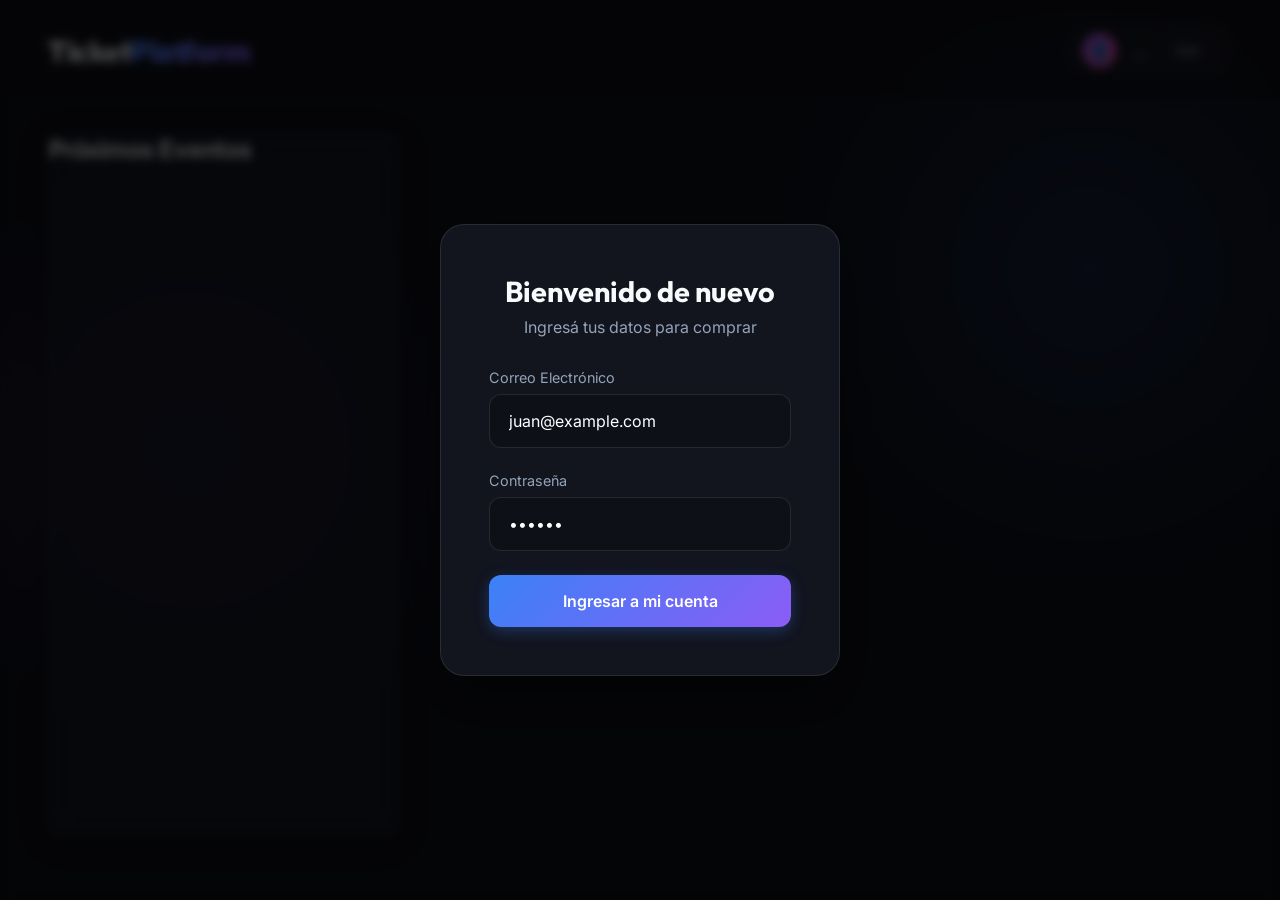
==== Frontend/index.html @ 85d19fad "Refactor final: Todas las observaciones de la rubrica aplicadas (Entrega 2)" ====
<!DOCTYPE html>
<html lang="es">
<head>
    <meta charset="UTF-8">
    <meta name="viewport" content="width=device-width, initial-scale=1.0">
    <title>TicketPlatform | Compra Segura</title>
    <link rel="stylesheet" href="styles.css?v=3">
</head>
<body>

    <header>
        <div class="logo">Ticket<span>Platform</span></div>
        <div class="user-profile hidden" id="user-profile">
            <div class="avatar" id="user-avatar">👤</div>
            <span id="user-name">...</span>
            <button class="btn-logout" id="btn-logout">Salir</button>
        </div>
    </header>

    <main>
        <section id="events-list-section" class="glass-panel" style="margin-bottom: 2rem;">
            <h2>Próximos Eventos</h2>
            <div id="events-list" style="display: flex; gap: 1rem; flex-wrap: wrap; margin-top: 1rem;">
                <!-- Event cards will be injected here -->
            </div>
        </section>

        <section id="event-details-section" class="glass-panel event-info hidden" style="display: none;">
            <div class="event-tag">Tour 2026</div>
            <h2 id="event-title">Cargando...</h2>
            <p>📍 <span id="event-venue">...</span></p>
            
            <div class="legend">
                <div class="legend-item">
                    <div class="legend-box available"></div>
                    <span>Disponible</span>
                </div>
                <div class="legend-item">
                    <div class="legend-box reserved"></div>
                    <span>Reservada (Procesando)</span>
                </div>
                <div class="legend-item">
                    <div class="legend-box sold"></div>
                    <span>Vendida</span>
                </div>
            </div>
        </section>

        <section id="seats-area-section" class="glass-panel seats-area hidden" style="display: none;">
            <div class="stage">ESCENARIO PRINCIPAL</div>
            <div id="seats-map" class="seats-map">
                <!-- Javascript injects seats here -->
            </div>
        </section>
    </main>

    <!-- Login Modal -->
    <div id="login-modal" class="modal-overlay">
        <div class="modal-content">
            <div class="modal-header">
                <h3>Bienvenido de nuevo</h3>
                <p>Ingresá tus datos para comprar</p>
            </div>
            <div class="input-group">
                <label>Correo Electrónico</label>
                <input type="email" id="login-email" class="input-field" placeholder="ej: juan@example.com" value="juan@example.com">
            </div>
            <div class="input-group">
                <label>Contraseña</label>
                <input type="password" id="login-password" class="input-field" placeholder="••••••" value="123456">
            </div>
            <div class="error-msg" id="login-error">Credenciales incorrectas. Intenta de nuevo.</div>
            <button id="btn-login" class="btn btn-primary" style="margin-top: 1rem;">Ingresar a mi cuenta</button>
        </div>
    </div>

    <!-- Checkout Modal -->
    <div id="payment-modal" class="modal-overlay">
        <div class="modal-content">
            <div class="modal-header">
                <h3>Completá tu pago</h3>
                <p>Tu asiento está reservado temporalmente.</p>
            </div>
            
            <div class="timer-box">
                <div class="timer-label">Tiempo restante para pagar</div>
                <div id="countdown" class="timer-value">05:00</div>
            </div>

            <div class="checkout-details">
                <div class="detail-row">
                    <span>Butaca:</span>
                    <strong id="modal-seat-info">...</strong>
                </div>
                <div class="detail-row">
                    <span>Reserva ID:</span>
                    <span id="modal-reservation-id" style="font-size: 0.8rem; opacity: 0.6;">...</span>
                </div>
            </div>

            <button id="btn-pay" class="btn btn-primary">Pagar y Confirmar</button>
            <button id="btn-cancel" class="btn btn-outline">Cancelar y liberar asiento</button>
        </div>
    </div>

    <!-- Success Modal -->
    <div id="success-modal" class="modal-overlay">
        <div class="modal-content" style="text-align: center;">
            <div class="success-icon">✓</div>
            <h3 style="font-family: 'Outfit'; font-size: 2rem; margin-bottom: 1rem;">¡Pago Exitoso!</h3>
            <p style="color: var(--text-secondary); margin-bottom: 2rem;">Tu entrada ya está asegurada. Te enviamos los detalles a tu correo electrónico.</p>
            <button onclick="location.reload()" class="btn btn-primary">Volver al inicio</button>
        </div>
    </div>

    <script src="app.js?v=3"></script>
</body>
</html>
---- Frontend/styles.css ----
@import url('https://fonts.googleapis.com/css2?family=Inter:wght@300;400;600;800&family=Outfit:wght@400;700;900&display=swap');

:root {
    --bg-dark: #0f111a;
    --bg-panel: rgba(25, 28, 41, 0.7);
    --accent-blue: #3b82f6;
    --accent-purple: #8b5cf6;
    --accent-pink: #ec4899;
    --text-primary: #f8fafc;
    --text-secondary: #94a3b8;
    --available: rgba(59, 130, 246, 0.2);
    --available-border: rgba(59, 130, 246, 0.5);
    --available-hover: rgba(59, 130, 246, 0.8);
    --reserved: rgba(245, 158, 11, 0.2);
    --reserved-border: rgba(245, 158, 11, 0.5);
    --sold: rgba(239, 68, 68, 0.2);
    --sold-border: rgba(239, 68, 68, 0.5);
}

* {
    box-sizing: border-box;
    margin: 0;
    padding: 0;
    font-family: 'Inter', sans-serif;
}

body {
    background-color: var(--bg-dark);
    background-image: 
        radial-gradient(circle at 15% 50%, rgba(139, 92, 246, 0.15), transparent 25%),
        radial-gradient(circle at 85% 30%, rgba(59, 130, 246, 0.15), transparent 25%);
    color: var(--text-primary);
    min-height: 100vh;
    display: flex;
    flex-direction: column;
}

/* Glassmorphism Classes */
.glass-panel {
    background: var(--bg-panel);
    backdrop-filter: blur(12px);
    -webkit-backdrop-filter: blur(12px);
    border: 1px solid rgba(255, 255, 255, 0.08);
    border-radius: 16px;
    box-shadow: 0 4px 30px rgba(0, 0, 0, 0.3);
}

/* Header */
header {
    display: flex;
    justify-content: space-between;
    align-items: center;
    padding: 1.5rem 3rem;
    border-bottom: 1px solid rgba(255, 255, 255, 0.05);
    background: rgba(15, 17, 26, 0.8);
    backdrop-filter: blur(10px);
    position: sticky;
    top: 0;
    z-index: 100;
}

.logo {
    font-family: 'Outfit', sans-serif;
    font-size: 1.8rem;
    font-weight: 900;
    letter-spacing: -0.5px;
    background: linear-gradient(135deg, #fff, #94a3b8);
    -webkit-background-clip: text;
    -webkit-text-fill-color: transparent;
}

.logo span {
    background: linear-gradient(135deg, var(--accent-blue), var(--accent-purple));
    -webkit-background-clip: text;
    -webkit-text-fill-color: transparent;
}

.user-profile {
    display: flex;
    align-items: center;
    gap: 1rem;
    background: rgba(255, 255, 255, 0.03);
    padding: 0.5rem 1rem;
    border-radius: 50px;
    border: 1px solid rgba(255, 255, 255, 0.05);
}

.avatar {
    width: 35px;
    height: 35px;
    background: linear-gradient(135deg, var(--accent-purple), var(--accent-pink));
    border-radius: 50%;
    display: flex;
    align-items: center;
    justify-content: center;
    font-weight: bold;
}

.btn-logout {
    background: transparent;
    border: 1px solid rgba(255, 255, 255, 0.1);
    color: var(--text-secondary);
    padding: 0.3rem 0.8rem;
    border-radius: 20px;
    cursor: pointer;
    transition: all 0.2s;
    font-size: 0.8rem;
}

.btn-logout:hover {
    background: rgba(239, 68, 68, 0.1);
    color: #ef4444;
    border-color: rgba(239, 68, 68, 0.3);
}

/* Main Layout */
main {
    flex: 1;
    display: grid;
    grid-template-columns: 350px 1fr;
    gap: 2rem;
    padding: 2rem 3rem;
    max-width: 1600px;
    margin: 0 auto;
    width: 100%;
}

@media (max-width: 1024px) {
    main {
        grid-template-columns: 1fr;
    }
}

/* Event Info */
.event-info {
    padding: 2rem;
    display: flex;
    flex-direction: column;
    gap: 1.5rem;
    height: fit-content;
}

.event-tag {
    background: rgba(59, 130, 246, 0.1);
    color: var(--accent-blue);
    padding: 0.4rem 1rem;
    border-radius: 20px;
    font-size: 0.8rem;
    font-weight: 600;
    display: inline-block;
    width: fit-content;
}

.event-info h2 {
    font-family: 'Outfit', sans-serif;
    font-size: 2.5rem;
    line-height: 1.1;
}

.event-info p {
    color: var(--text-secondary);
    font-size: 1.1rem;
    display: flex;
    align-items: center;
    gap: 0.5rem;
}

/* Legend */
.legend {
    margin-top: 2rem;
    padding-top: 2rem;
    border-top: 1px solid rgba(255, 255, 255, 0.05);
    display: flex;
    flex-direction: column;
    gap: 1rem;
}

.legend-item {
    display: flex;
    align-items: center;
    gap: 1rem;
    color: var(--text-secondary);
    font-size: 0.9rem;
}

.legend-box {
    width: 24px;
    height: 24px;
    border-radius: 6px;
}

.legend-box.available { background: var(--available); border: 1px solid var(--available-border); }
.legend-box.reserved { background: var(--reserved); border: 1px solid var(--reserved-border); }
.legend-box.sold { background: var(--sold); border: 1px solid var(--sold-border); }

/* Seats Area */
.seats-area {
    padding: 2rem;
    display: flex;
    flex-direction: column;
    align-items: center;
}

.stage {
    width: 80%;
    max-width: 600px;
    height: 60px;
    background: linear-gradient(180deg, rgba(255,255,255,0.05) 0%, transparent 100%);
    border-top: 2px solid var(--accent-blue);
    border-radius: 100% 100% 0 0 / 100% 100% 0 0;
    margin-bottom: 4rem;
    display: flex;
    justify-content: center;
    align-items: center;
    color: var(--text-secondary);
    font-weight: 600;
    letter-spacing: 4px;
    text-transform: uppercase;
    box-shadow: 0 -20px 40px rgba(59, 130, 246, 0.1);
}

.seats-map {
    display: grid;
    grid-template-columns: repeat(auto-fit, minmax(45px, 1fr));
    gap: 12px;
    width: 100%;
    max-width: 900px;
}

.seat {
    aspect-ratio: 1;
    border-radius: 8px;
    display: flex;
    flex-direction: column;
    justify-content: center;
    align-items: center;
    font-size: 0.75rem;
    cursor: default;
    transition: all 0.3s cubic-bezier(0.4, 0, 0.2, 1);
    position: relative;
    overflow: hidden;
}

.seat strong { font-size: 0.6rem; opacity: 0.7; }
.seat span { font-weight: 700; font-size: 1rem; }

.seat.available {
    background: var(--available);
    border: 1px solid var(--available-border);
    cursor: pointer;
}

.seat.available:hover {
    background: var(--available-hover);
    transform: translateY(-3px) scale(1.05);
    box-shadow: 0 5px 15px rgba(59, 130, 246, 0.3);
}

.seat.reserved {
    background: var(--reserved);
    border: 1px solid var(--reserved-border);
    color: #fbbf24;
}

.seat.sold {
    background: var(--sold);
    border: 1px solid var(--sold-border);
    color: #f87171;
    opacity: 0.5;
}

/* Modals */
.modal-overlay {
    position: fixed;
    top: 0;
    left: 0;
    width: 100%;
    height: 100%;
    background: rgba(0, 0, 0, 0.7);
    backdrop-filter: blur(5px);
    display: flex;
    justify-content: center;
    align-items: center;
    z-index: 1000;
    opacity: 0;
    visibility: hidden;
    transition: all 0.3s ease;
}

.modal-overlay.active {
    opacity: 1;
    visibility: visible;
}

.modal-content {
    background: var(--bg-panel);
    border: 1px solid rgba(255, 255, 255, 0.1);
    border-radius: 24px;
    padding: 3rem;
    width: 90%;
    max-width: 400px;
    box-shadow: 0 25px 50px -12px rgba(0, 0, 0, 0.5);
    transform: translateY(20px) scale(0.95);
    transition: all 0.4s cubic-bezier(0.175, 0.885, 0.32, 1.275);
}

.modal-overlay.active .modal-content {
    transform: translateY(0) scale(1);
}

.modal-content.large {
    max-width: 500px;
}

.modal-header {
    text-align: center;
    margin-bottom: 2rem;
}

.modal-header h3 {
    font-family: 'Outfit', sans-serif;
    font-size: 1.8rem;
    margin-bottom: 0.5rem;
}

.modal-header p {
    color: var(--text-secondary);
}

/* Forms & Inputs */
.input-group {
    margin-bottom: 1.5rem;
}

.input-group label {
    display: block;
    margin-bottom: 0.5rem;
    font-size: 0.9rem;
    color: var(--text-secondary);
}

.input-field {
    width: 100%;
    background: rgba(0, 0, 0, 0.2);
    border: 1px solid rgba(255, 255, 255, 0.1);
    padding: 1rem 1.2rem;
    border-radius: 12px;
    color: white;
    font-size: 1rem;
    transition: all 0.3s;
    outline: none;
}

.input-field:focus {
    border-color: var(--accent-blue);
    background: rgba(59, 130, 246, 0.05);
    box-shadow: 0 0 0 4px rgba(59, 130, 246, 0.1);
}

/* Buttons */
.btn {
    width: 100%;
    padding: 1rem;
    border-radius: 12px;
    border: none;
    font-size: 1rem;
    font-weight: 600;
    cursor: pointer;
    transition: all 0.3s;
    display: flex;
    justify-content: center;
    align-items: center;
    gap: 0.5rem;
}

.btn-primary {
    background: linear-gradient(135deg, var(--accent-blue), var(--accent-purple));
    color: white;
    box-shadow: 0 4px 15px rgba(59, 130, 246, 0.3);
}

.btn-primary:hover {
    transform: translateY(-2px);
    box-shadow: 0 8px 25px rgba(59, 130, 246, 0.4);
}

.btn-primary:disabled {
    opacity: 0.7;
    cursor: not-allowed;
    transform: none;
}

.btn-outline {
    background: transparent;
    border: 1px solid rgba(255, 255, 255, 0.1);
    color: var(--text-secondary);
    margin-top: 1rem;
}

.btn-outline:hover {
    background: rgba(255, 255, 255, 0.05);
    color: white;
}

/* Error Messages */
.error-msg {
    color: #ef4444;
    font-size: 0.9rem;
    margin-top: 0.5rem;
    display: none;
    text-align: center;
}

/* Checkout Specifics */
.checkout-details {
    background: rgba(0, 0, 0, 0.2);
    border-radius: 12px;
    padding: 1.5rem;
    margin-bottom: 2rem;
    border: 1px solid rgba(255, 255, 255, 0.05);
}

.detail-row {
    display: flex;
    justify-content: space-between;
    margin-bottom: 0.8rem;
    font-size: 1.1rem;
}

.detail-row.total {
    margin-top: 1rem;
    padding-top: 1rem;
    border-top: 1px dashed rgba(255, 255, 255, 0.1);
    font-weight: bold;
    font-size: 1.3rem;
    color: var(--accent-blue);
}

.timer-box {
    text-align: center;
    margin-bottom: 2rem;
}

.timer-label {
    color: var(--text-secondary);
    font-size: 0.9rem;
    margin-bottom: 0.5rem;
}

.timer-value {
    font-family: 'Outfit', monospace;
    font-size: 3rem;
    font-weight: 900;
    background: linear-gradient(135deg, #f59e0b, #ef4444);
    -webkit-background-clip: text;
    -webkit-text-fill-color: transparent;
    line-height: 1;
}

.timer-value.danger {
    animation: pulse 1s infinite;
}

@keyframes pulse {
    0% { opacity: 1; }
    50% { opacity: 0.5; }
    100% { opacity: 1; }
}

/* Success Animation */
.success-icon {
    width: 80px;
    height: 80px;
    background: linear-gradient(135deg, #10b981, #059669);
    border-radius: 50%;
    display: flex;
    justify-content: center;
    align-items: center;
    font-size: 40px;
    margin: 0 auto 1.5rem;
    box-shadow: 0 0 30px rgba(16, 185, 129, 0.4);
    animation: scaleUp 0.5s cubic-bezier(0.175, 0.885, 0.32, 1.275);
}

@keyframes scaleUp {
    from { transform: scale(0); }
    to { transform: scale(1); }
}
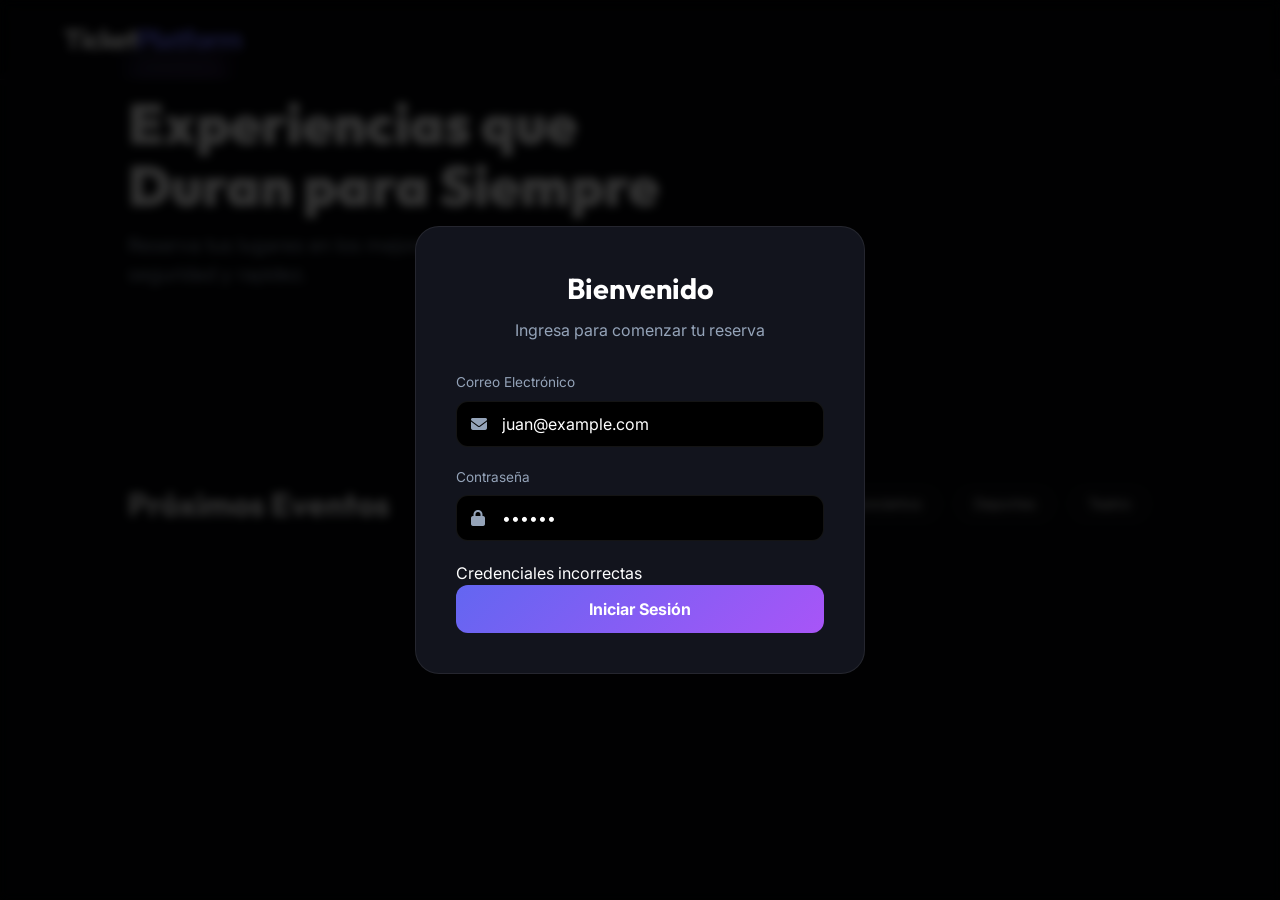
==== commit 157240e9: "UI Upgrade: Premium design with Glassmorphism and modern navigation" ====
--- a/Frontend/index.html
+++ b/Frontend/index.html
@@ -3,116 +3,166 @@
 <head>
     <meta charset="UTF-8">
     <meta name="viewport" content="width=device-width, initial-scale=1.0">
-    <title>TicketPlatform | Compra Segura</title>
-    <link rel="stylesheet" href="styles.css?v=3">
+    <title>TicketPlatform | Premium Entertainment</title>
+    <link rel="stylesheet" href="styles.css?v=5">
+    <link rel="stylesheet" href="https://cdnjs.cloudflare.com/ajax/libs/font-awesome/6.4.0/css/all.min.css">
 </head>
 <body>
+
+    <div id="toast-container" class="toast-container"></div>
 
     <header>
         <div class="logo">Ticket<span>Platform</span></div>
         <div class="user-profile hidden" id="user-profile">
-            <div class="avatar" id="user-avatar">👤</div>
-            <span id="user-name">...</span>
-            <button class="btn-logout" id="btn-logout">Salir</button>
+            <div class="avatar" id="user-avatar">M</div>
+            <span id="user-name">Usuario</span>
+            <button class="btn-logout" id="btn-logout"><i class="fas fa-sign-out-alt"></i></button>
         </div>
     </header>
 
-    <main>
-        <section id="events-list-section" class="glass-panel" style="margin-bottom: 2rem;">
-            <h2>Próximos Eventos</h2>
-            <div id="events-list" style="display: flex; gap: 1rem; flex-wrap: wrap; margin-top: 1rem;">
-                <!-- Event cards will be injected here -->
-            </div>
-        </section>
+    <div id="hero-section" class="hero-section">
+        <div class="hero-content">
+            <div class="event-tag">Destacado</div>
+            <h1>Experiencias que Duran para Siempre</h1>
+            <p>Reserva tus lugares en los mejores eventos del mundo con seguridad y rapidez.</p>
+        </div>
+    </div>
 
-        <section id="event-details-section" class="glass-panel event-info hidden" style="display: none;">
-            <div class="event-tag">Tour 2026</div>
-            <h2 id="event-title">Cargando...</h2>
-            <p>📍 <span id="event-venue">...</span></p>
-            
-            <div class="legend">
-                <div class="legend-item">
-                    <div class="legend-box available"></div>
-                    <span>Disponible</span>
-                </div>
-                <div class="legend-item">
-                    <div class="legend-box reserved"></div>
-                    <span>Reservada (Procesando)</span>
-                </div>
-                <div class="legend-item">
-                    <div class="legend-box sold"></div>
-                    <span>Vendida</span>
+    <main id="main-container">
+        <!-- Catalog View -->
+        <div id="catalog-view" class="view-container">
+            <div class="section-header">
+                <h2>Próximos Eventos</h2>
+                <div class="filter-pills">
+                    <span class="pill active">Todos</span>
+                    <span class="pill">Conciertos</span>
+                    <span class="pill">Deportes</span>
+                    <span class="pill">Teatro</span>
                 </div>
             </div>
-        </section>
+            <div id="events-list" class="events-grid">
+                <!-- Event cards injected here -->
+            </div>
+        </div>
 
-        <section id="seats-area-section" class="glass-panel seats-area hidden" style="display: none;">
-            <div class="stage">ESCENARIO PRINCIPAL</div>
-            <div id="seats-map" class="seats-map">
-                <!-- Javascript injects seats here -->
+        <!-- Selection View (Hidden by default) -->
+        <div id="selection-view" class="view-container hidden">
+            <div class="back-nav">
+                <button onclick="showCatalog()" class="btn-back"><i class="fas fa-arrow-left"></i> Volver al Catálogo</button>
             </div>
-        </section>
+            
+            <div class="selection-layout">
+                <aside class="event-sidebar glass-panel">
+                    <div class="event-poster-mini" id="mini-poster"></div>
+                    <div class="event-details-mini">
+                        <div class="event-tag" id="event-tag-detail">Tour 2026</div>
+                        <h2 id="event-title">Cargando...</h2>
+                        <p><i class="fas fa-map-marker-alt"></i> <span id="event-venue">...</span></p>
+                        <p><i class="fas fa-calendar-alt"></i> 15 de Mayo, 2026</p>
+                    </div>
+
+                    <div class="legend">
+                        <h3>Referencia de Asientos</h3>
+                        <div class="legend-item">
+                            <div class="legend-box available"></div>
+                            <span>Disponible</span>
+                        </div>
+                        <div class="legend-item">
+                            <div class="legend-box reserved"></div>
+                            <span>Reservado</span>
+                        </div>
+                        <div class="legend-item">
+                            <div class="legend-box sold"></div>
+                            <span>Vendido</span>
+                        </div>
+                    </div>
+                </aside>
+
+                <section class="seats-container glass-panel">
+                    <div class="stage-container">
+                        <div class="stage">ESCENARIO</div>
+                    </div>
+                    <div id="seats-map" class="seats-map">
+                        <!-- Seats injected here -->
+                    </div>
+                </section>
+            </div>
+        </div>
     </main>
 
     <!-- Login Modal -->
-    <div id="login-modal" class="modal-overlay">
+    <div id="login-modal" class="modal-overlay active">
         <div class="modal-content">
             <div class="modal-header">
-                <h3>Bienvenido de nuevo</h3>
-                <p>Ingresá tus datos para comprar</p>
+                <h3>Bienvenido</h3>
+                <p>Ingresa para comenzar tu reserva</p>
             </div>
             <div class="input-group">
                 <label>Correo Electrónico</label>
-                <input type="email" id="login-email" class="input-field" placeholder="ej: juan@example.com" value="juan@example.com">
+                <div class="input-wrapper">
+                    <i class="fas fa-envelope"></i>
+                    <input type="email" id="login-email" class="input-field" value="juan@example.com">
+                </div>
             </div>
             <div class="input-group">
                 <label>Contraseña</label>
-                <input type="password" id="login-password" class="input-field" placeholder="••••••" value="123456">
+                <div class="input-wrapper">
+                    <i class="fas fa-lock"></i>
+                    <input type="password" id="login-password" class="input-field" value="123456">
+                </div>
             </div>
-            <div class="error-msg" id="login-error">Credenciales incorrectas. Intenta de nuevo.</div>
-            <button id="btn-login" class="btn btn-primary" style="margin-top: 1rem;">Ingresar a mi cuenta</button>
+            <div class="error-msg" id="login-error">Credenciales incorrectas</div>
+            <button id="btn-login" class="btn btn-primary">Iniciar Sesión</button>
         </div>
     </div>
 
-    <!-- Checkout Modal -->
+    <!-- Payment Modal -->
     <div id="payment-modal" class="modal-overlay">
-        <div class="modal-content">
+        <div class="modal-content large">
             <div class="modal-header">
-                <h3>Completá tu pago</h3>
-                <p>Tu asiento está reservado temporalmente.</p>
+                <h3>Confirmar Reserva</h3>
+                <p>Completa el pago antes de que expire el tiempo.</p>
             </div>
             
-            <div class="timer-box">
-                <div class="timer-label">Tiempo restante para pagar</div>
+            <div class="timer-display">
+                <div class="timer-label">Tu reserva expira en:</div>
                 <div id="countdown" class="timer-value">05:00</div>
             </div>
 
-            <div class="checkout-details">
-                <div class="detail-row">
-                    <span>Butaca:</span>
+            <div class="checkout-card">
+                <div class="checkout-row">
+                    <span>Evento:</span>
+                    <strong id="checkout-event-name">...</strong>
+                </div>
+                <div class="checkout-row">
+                    <span>Ubicación:</span>
                     <strong id="modal-seat-info">...</strong>
                 </div>
-                <div class="detail-row">
-                    <span>Reserva ID:</span>
-                    <span id="modal-reservation-id" style="font-size: 0.8rem; opacity: 0.6;">...</span>
+                <div class="checkout-row total">
+                    <span>Total a Pagar:</span>
+                    <span id="modal-total-price">$0.00</span>
                 </div>
             </div>
 
-            <button id="btn-pay" class="btn btn-primary">Pagar y Confirmar</button>
-            <button id="btn-cancel" class="btn btn-outline">Cancelar y liberar asiento</button>
+            <div class="payment-actions">
+                <button id="btn-pay" class="btn btn-primary">Pagar Ahora <i class="fas fa-credit-card"></i></button>
+                <button id="btn-cancel" class="btn btn-outline">Cancelar Reserva</button>
+            </div>
         </div>
     </div>
 
     <!-- Success Modal -->
     <div id="success-modal" class="modal-overlay">
-        <div class="modal-content" style="text-align: center;">
-            <div class="success-icon">✓</div>
-            <h3 style="font-family: 'Outfit'; font-size: 2rem; margin-bottom: 1rem;">¡Pago Exitoso!</h3>
-            <p style="color: var(--text-secondary); margin-bottom: 2rem;">Tu entrada ya está asegurada. Te enviamos los detalles a tu correo electrónico.</p>
-            <button onclick="location.reload()" class="btn btn-primary">Volver al inicio</button>
+        <div class="modal-content text-center">
+            <div class="success-check">
+                <i class="fas fa-check"></i>
+            </div>
+            <h2>¡Reserva Confirmada!</h2>
+            <p>Tu pago ha sido procesado con éxito. Recibirás tus entradas por correo.</p>
+            <button onclick="location.reload()" class="btn btn-primary">Finalizar</button>
         </div>
     </div>
 
-    <script src="app.js?v=3"></script>
+    <script src="app.js?v=5"></script>
 </body>
 </html>
--- a/Frontend/styles.css
+++ b/Frontend/styles.css
@@ -1,20 +1,18 @@
-@import url('https://fonts.googleapis.com/css2?family=Inter:wght@300;400;600;800&family=Outfit:wght@400;700;900&display=swap');
+@import url('https://fonts.googleapis.com/css2?family=Inter:wght@300;400;500;600;700&family=Outfit:wght@400;600;800;900&display=swap');
 
 :root {
-    --bg-dark: #0f111a;
-    --bg-panel: rgba(25, 28, 41, 0.7);
-    --accent-blue: #3b82f6;
-    --accent-purple: #8b5cf6;
-    --accent-pink: #ec4899;
-    --text-primary: #f8fafc;
-    --text-secondary: #94a3b8;
-    --available: rgba(59, 130, 246, 0.2);
-    --available-border: rgba(59, 130, 246, 0.5);
-    --available-hover: rgba(59, 130, 246, 0.8);
-    --reserved: rgba(245, 158, 11, 0.2);
-    --reserved-border: rgba(245, 158, 11, 0.5);
-    --sold: rgba(239, 68, 68, 0.2);
-    --sold-border: rgba(239, 68, 68, 0.5);
+    --bg-dark: #05060a;
+    --bg-card: #12141d;
+    --accent-primary: #6366f1;
+    --accent-secondary: #a855f7;
+    --accent-gradient: linear-gradient(135deg, #6366f1, #a855f7);
+    --text-main: #ffffff;
+    --text-muted: #94a3b8;
+    --available: #22c55e;
+    --reserved: #f59e0b;
+    --sold: #ef4444;
+    --glass: rgba(255, 255, 255, 0.03);
+    --glass-border: rgba(255, 255, 255, 0.08);
 }
 
 * {
@@ -26,463 +24,496 @@
 
 body {
     background-color: var(--bg-dark);
-    background-image: 
-        radial-gradient(circle at 15% 50%, rgba(139, 92, 246, 0.15), transparent 25%),
-        radial-gradient(circle at 85% 30%, rgba(59, 130, 246, 0.15), transparent 25%);
-    color: var(--text-primary);
-    min-height: 100vh;
-    display: flex;
-    flex-direction: column;
-}
-
-/* Glassmorphism Classes */
-.glass-panel {
-    background: var(--bg-panel);
-    backdrop-filter: blur(12px);
-    -webkit-backdrop-filter: blur(12px);
-    border: 1px solid rgba(255, 255, 255, 0.08);
-    border-radius: 16px;
-    box-shadow: 0 4px 30px rgba(0, 0, 0, 0.3);
-}
+    color: var(--text-main);
+    overflow-x: hidden;
+    line-height: 1.5;
+}
+
+.hidden { display: none !important; }
 
 /* Header */
 header {
+    height: 80px;
     display: flex;
     justify-content: space-between;
     align-items: center;
-    padding: 1.5rem 3rem;
-    border-bottom: 1px solid rgba(255, 255, 255, 0.05);
-    background: rgba(15, 17, 26, 0.8);
+    padding: 0 5%;
+    position: fixed;
+    top: 0;
+    width: 100%;
+    z-index: 1000;
+    background: rgba(5, 6, 10, 0.8);
     backdrop-filter: blur(10px);
-    position: sticky;
-    top: 0;
-    z-index: 100;
+    border-bottom: 1px solid var(--glass-border);
 }
 
 .logo {
     font-family: 'Outfit', sans-serif;
-    font-size: 1.8rem;
-    font-weight: 900;
-    letter-spacing: -0.5px;
-    background: linear-gradient(135deg, #fff, #94a3b8);
-    -webkit-background-clip: text;
-    -webkit-text-fill-color: transparent;
+    font-size: 1.7rem;
+    font-weight: 800;
+    letter-spacing: -1px;
 }
 
 .logo span {
-    background: linear-gradient(135deg, var(--accent-blue), var(--accent-purple));
-    -webkit-background-clip: text;
-    -webkit-text-fill-color: transparent;
+    color: var(--accent-primary);
 }
 
 .user-profile {
     display: flex;
     align-items: center;
-    gap: 1rem;
-    background: rgba(255, 255, 255, 0.03);
-    padding: 0.5rem 1rem;
-    border-radius: 50px;
-    border: 1px solid rgba(255, 255, 255, 0.05);
+    gap: 12px;
 }
 
 .avatar {
-    width: 35px;
-    height: 35px;
-    background: linear-gradient(135deg, var(--accent-purple), var(--accent-pink));
+    width: 38px;
+    height: 38px;
+    background: var(--accent-gradient);
     border-radius: 50%;
     display: flex;
     align-items: center;
     justify-content: center;
     font-weight: bold;
+    font-size: 0.9rem;
 }
 
 .btn-logout {
     background: transparent;
-    border: 1px solid rgba(255, 255, 255, 0.1);
-    color: var(--text-secondary);
-    padding: 0.3rem 0.8rem;
-    border-radius: 20px;
+    border: none;
+    color: var(--text-muted);
     cursor: pointer;
-    transition: all 0.2s;
-    font-size: 0.8rem;
-}
-
-.btn-logout:hover {
-    background: rgba(239, 68, 68, 0.1);
-    color: #ef4444;
-    border-color: rgba(239, 68, 68, 0.3);
-}
-
-/* Main Layout */
-main {
-    flex: 1;
+    font-size: 1.1rem;
+    transition: 0.3s;
+}
+
+.btn-logout:hover { color: var(--sold); }
+
+/* Hero Section */
+.hero-section {
+    height: 500px;
+    background: linear-gradient(to bottom, rgba(5,6,10,0.4), var(--bg-dark)), 
+                url('https://images.unsplash.com/photo-1492684223066-81342ee5ff30?q=80&w=2070&auto=format&fit=crop');
+    background-size: cover;
+    background-position: center;
+    display: flex;
+    align-items: center;
+    padding: 0 10%;
+    margin-top: -80px;
+}
+
+.hero-content {
+    max-width: 600px;
+}
+
+.hero-content h1 {
+    font-family: 'Outfit', sans-serif;
+    font-size: 3.5rem;
+    line-height: 1.1;
+    margin: 15px 0;
+    font-weight: 900;
+}
+
+.hero-content p {
+    color: var(--text-muted);
+    font-size: 1.2rem;
+}
+
+.event-tag {
+    background: var(--accent-gradient);
+    padding: 4px 12px;
+    border-radius: 4px;
+    font-size: 0.75rem;
+    font-weight: 700;
+    text-transform: uppercase;
+    display: inline-block;
+}
+
+/* Catalog View */
+.view-container {
+    padding: 60px 10%;
+    animation: fadeIn 0.6s ease;
+}
+
+@keyframes fadeIn {
+    from { opacity: 0; transform: translateY(10px); }
+    to { opacity: 1; transform: translateY(0); }
+}
+
+.section-header {
+    display: flex;
+    justify-content: space-between;
+    align-items: center;
+    margin-bottom: 40px;
+}
+
+.section-header h2 {
+    font-family: 'Outfit', sans-serif;
+    font-size: 2rem;
+}
+
+.filter-pills {
+    display: flex;
+    gap: 10px;
+}
+
+.pill {
+    padding: 8px 20px;
+    border-radius: 50px;
+    background: var(--glass);
+    border: 1px solid var(--glass-border);
+    font-size: 0.9rem;
+    cursor: pointer;
+    transition: 0.3s;
+}
+
+.pill.active {
+    background: var(--accent-primary);
+    border-color: var(--accent-primary);
+}
+
+.events-grid {
+    display: grid;
+    grid-template-columns: repeat(auto-fill, minmax(300px, 1fr));
+    gap: 30px;
+}
+
+.event-card {
+    background: var(--bg-card);
+    border-radius: 16px;
+    overflow: hidden;
+    border: 1px solid var(--glass-border);
+    transition: 0.3s;
+    cursor: pointer;
+}
+
+.event-card:hover {
+    transform: translateY(-10px);
+    border-color: var(--accent-primary);
+    box-shadow: 0 20px 40px rgba(0,0,0,0.4);
+}
+
+.card-img {
+    height: 200px;
+    background: linear-gradient(45deg, #1e293b, #0f172a);
+    display: flex;
+    align-items: center;
+    justify-content: center;
+    font-size: 3rem;
+    color: var(--glass-border);
+}
+
+.card-body {
+    padding: 20px;
+}
+
+.card-body h3 {
+    font-family: 'Outfit', sans-serif;
+    font-size: 1.3rem;
+    margin-bottom: 8px;
+}
+
+.card-body p {
+    color: var(--text-muted);
+    font-size: 0.9rem;
+    display: flex;
+    align-items: center;
+    gap: 8px;
+}
+
+/* Selection View */
+.back-nav { margin-bottom: 30px; }
+
+.btn-back {
+    background: transparent;
+    border: none;
+    color: var(--text-muted);
+    cursor: pointer;
+    font-size: 1rem;
+    display: flex;
+    align-items: center;
+    gap: 10px;
+}
+
+.btn-back:hover { color: white; }
+
+.selection-layout {
     display: grid;
     grid-template-columns: 350px 1fr;
-    gap: 2rem;
-    padding: 2rem 3rem;
-    max-width: 1600px;
-    margin: 0 auto;
+    gap: 40px;
+}
+
+.glass-panel {
+    background: var(--glass);
+    backdrop-filter: blur(20px);
+    border: 1px solid var(--glass-border);
+    border-radius: 20px;
+    padding: 30px;
+}
+
+.event-poster-mini {
+    height: 150px;
+    background: var(--accent-gradient);
+    border-radius: 12px;
+    margin-bottom: 20px;
+}
+
+.event-details-mini h2 {
+    font-family: 'Outfit', sans-serif;
+    font-size: 1.8rem;
+    margin-bottom: 5px;
+}
+
+.event-details-mini p {
+    color: var(--text-muted);
+    margin-bottom: 8px;
+}
+
+.legend {
+    margin-top: 30px;
+    padding-top: 30px;
+    border-top: 1px solid var(--glass-border);
+}
+
+.legend h3 { font-size: 1rem; margin-bottom: 15px; color: var(--text-muted); }
+
+.legend-item {
+    display: flex;
+    align-items: center;
+    gap: 12px;
+    margin-bottom: 12px;
+    font-size: 0.9rem;
+}
+
+.legend-box {
+    width: 20px;
+    height: 20px;
+    border-radius: 4px;
+}
+
+.legend-box.available { background: var(--available); }
+.legend-box.reserved { background: var(--reserved); }
+.legend-box.sold { background: var(--sold); }
+
+/* Seats Map */
+.seats-container {
+    display: flex;
+    flex-direction: column;
+    align-items: center;
+}
+
+.stage-container {
+    width: 80%;
+    margin-bottom: 50px;
+}
+
+.stage {
     width: 100%;
-}
-
-@media (max-width: 1024px) {
-    main {
-        grid-template-columns: 1fr;
-    }
-}
-
-/* Event Info */
-.event-info {
-    padding: 2rem;
-    display: flex;
-    flex-direction: column;
-    gap: 1.5rem;
-    height: fit-content;
-}
-
-.event-tag {
-    background: rgba(59, 130, 246, 0.1);
-    color: var(--accent-blue);
-    padding: 0.4rem 1rem;
-    border-radius: 20px;
-    font-size: 0.8rem;
-    font-weight: 600;
-    display: inline-block;
-    width: fit-content;
-}
-
-.event-info h2 {
-    font-family: 'Outfit', sans-serif;
-    font-size: 2.5rem;
-    line-height: 1.1;
-}
-
-.event-info p {
-    color: var(--text-secondary);
-    font-size: 1.1rem;
-    display: flex;
-    align-items: center;
-    gap: 0.5rem;
-}
-
-/* Legend */
-.legend {
-    margin-top: 2rem;
-    padding-top: 2rem;
-    border-top: 1px solid rgba(255, 255, 255, 0.05);
-    display: flex;
-    flex-direction: column;
-    gap: 1rem;
-}
-
-.legend-item {
-    display: flex;
-    align-items: center;
-    gap: 1rem;
-    color: var(--text-secondary);
-    font-size: 0.9rem;
-}
-
-.legend-box {
-    width: 24px;
-    height: 24px;
-    border-radius: 6px;
-}
-
-.legend-box.available { background: var(--available); border: 1px solid var(--available-border); }
-.legend-box.reserved { background: var(--reserved); border: 1px solid var(--reserved-border); }
-.legend-box.sold { background: var(--sold); border: 1px solid var(--sold-border); }
-
-/* Seats Area */
-.seats-area {
-    padding: 2rem;
-    display: flex;
-    flex-direction: column;
-    align-items: center;
-}
-
-.stage {
-    width: 80%;
-    max-width: 600px;
-    height: 60px;
-    background: linear-gradient(180deg, rgba(255,255,255,0.05) 0%, transparent 100%);
-    border-top: 2px solid var(--accent-blue);
-    border-radius: 100% 100% 0 0 / 100% 100% 0 0;
-    margin-bottom: 4rem;
+    height: 40px;
+    background: var(--glass);
+    border-bottom: 3px solid var(--accent-primary);
     display: flex;
     justify-content: center;
     align-items: center;
-    color: var(--text-secondary);
-    font-weight: 600;
-    letter-spacing: 4px;
-    text-transform: uppercase;
-    box-shadow: 0 -20px 40px rgba(59, 130, 246, 0.1);
+    font-size: 0.7rem;
+    font-weight: 800;
+    letter-spacing: 5px;
+    color: var(--text-muted);
+    border-radius: 0 0 50px 50px;
 }
 
 .seats-map {
     display: grid;
-    grid-template-columns: repeat(auto-fit, minmax(45px, 1fr));
-    gap: 12px;
+    grid-template-columns: repeat(10, 1fr);
+    gap: 10px;
     width: 100%;
-    max-width: 900px;
+    max-width: 600px;
 }
 
 .seat {
     aspect-ratio: 1;
-    border-radius: 8px;
-    display: flex;
-    flex-direction: column;
+    background: var(--glass);
+    border: 1px solid var(--glass-border);
+    border-radius: 6px;
+    cursor: default;
+    transition: 0.2s;
+    display: flex;
+    align-items: center;
     justify-content: center;
-    align-items: center;
-    font-size: 0.75rem;
-    cursor: default;
-    transition: all 0.3s cubic-bezier(0.4, 0, 0.2, 1);
-    position: relative;
-    overflow: hidden;
-}
-
-.seat strong { font-size: 0.6rem; opacity: 0.7; }
-.seat span { font-weight: 700; font-size: 1rem; }
-
-.seat.available {
+    font-size: 0.7rem;
+    font-weight: bold;
+}
+
+.seat.available { cursor: pointer; color: var(--available); border-color: rgba(34, 197, 94, 0.3); }
+.seat.available:hover {
     background: var(--available);
-    border: 1px solid var(--available-border);
-    cursor: pointer;
-}
-
-.seat.available:hover {
-    background: var(--available-hover);
-    transform: translateY(-3px) scale(1.05);
-    box-shadow: 0 5px 15px rgba(59, 130, 246, 0.3);
-}
-
-.seat.reserved {
-    background: var(--reserved);
-    border: 1px solid var(--reserved-border);
-    color: #fbbf24;
-}
-
-.seat.sold {
-    background: var(--sold);
-    border: 1px solid var(--sold-border);
-    color: #f87171;
-    opacity: 0.5;
-}
+    color: white;
+    transform: scale(1.15);
+    box-shadow: 0 0 15px rgba(34, 197, 94, 0.4);
+}
+
+.seat.reserved { background: var(--reserved); color: white; border-color: var(--reserved); }
+.seat.sold { background: #1e293b; color: #475569; border-color: transparent; }
 
 /* Modals */
 .modal-overlay {
     position: fixed;
-    top: 0;
-    left: 0;
-    width: 100%;
-    height: 100%;
-    background: rgba(0, 0, 0, 0.7);
+    inset: 0;
+    background: rgba(0,0,0,0.8);
     backdrop-filter: blur(5px);
     display: flex;
+    align-items: center;
     justify-content: center;
-    align-items: center;
-    z-index: 1000;
+    z-index: 2000;
     opacity: 0;
     visibility: hidden;
-    transition: all 0.3s ease;
-}
-
-.modal-overlay.active {
-    opacity: 1;
-    visibility: visible;
-}
+    transition: 0.3s;
+}
+
+.modal-overlay.active { opacity: 1; visibility: visible; }
 
 .modal-content {
-    background: var(--bg-panel);
-    border: 1px solid rgba(255, 255, 255, 0.1);
+    background: var(--bg-card);
+    padding: 40px;
     border-radius: 24px;
-    padding: 3rem;
     width: 90%;
-    max-width: 400px;
-    box-shadow: 0 25px 50px -12px rgba(0, 0, 0, 0.5);
-    transform: translateY(20px) scale(0.95);
-    transition: all 0.4s cubic-bezier(0.175, 0.885, 0.32, 1.275);
-}
-
-.modal-overlay.active .modal-content {
-    transform: translateY(0) scale(1);
-}
-
-.modal-content.large {
-    max-width: 500px;
-}
-
-.modal-header {
-    text-align: center;
-    margin-bottom: 2rem;
-}
-
-.modal-header h3 {
-    font-family: 'Outfit', sans-serif;
-    font-size: 1.8rem;
-    margin-bottom: 0.5rem;
-}
-
-.modal-header p {
-    color: var(--text-secondary);
-}
-
-/* Forms & Inputs */
-.input-group {
-    margin-bottom: 1.5rem;
-}
-
-.input-group label {
-    display: block;
-    margin-bottom: 0.5rem;
-    font-size: 0.9rem;
-    color: var(--text-secondary);
-}
-
+    max-width: 450px;
+    border: 1px solid var(--glass-border);
+    transform: translateY(20px);
+    transition: 0.4s cubic-bezier(0.175, 0.885, 0.32, 1.275);
+}
+
+.modal-overlay.active .modal-content { transform: translateY(0); }
+
+.modal-content.large { max-width: 550px; }
+
+.modal-header { text-align: center; margin-bottom: 30px; }
+.modal-header h3 { font-family: 'Outfit', sans-serif; font-size: 1.8rem; margin-bottom: 8px; }
+.modal-header p { color: var(--text-muted); }
+
+/* Inputs */
+.input-group { margin-bottom: 20px; }
+.input-group label { display: block; margin-bottom: 8px; font-size: 0.85rem; color: var(--text-muted); }
+.input-wrapper {
+    position: relative;
+    display: flex;
+    align-items: center;
+}
+.input-wrapper i { position: absolute; left: 15px; color: var(--text-muted); }
 .input-field {
     width: 100%;
-    background: rgba(0, 0, 0, 0.2);
-    border: 1px solid rgba(255, 255, 255, 0.1);
-    padding: 1rem 1.2rem;
+    background: #000;
+    border: 1px solid var(--glass-border);
+    padding: 12px 15px 12px 45px;
     border-radius: 12px;
     color: white;
     font-size: 1rem;
-    transition: all 0.3s;
     outline: none;
-}
-
-.input-field:focus {
-    border-color: var(--accent-blue);
-    background: rgba(59, 130, 246, 0.05);
-    box-shadow: 0 0 0 4px rgba(59, 130, 246, 0.1);
-}
+    transition: 0.3s;
+}
+.input-field:focus { border-color: var(--accent-primary); }
 
 /* Buttons */
 .btn {
     width: 100%;
-    padding: 1rem;
+    padding: 14px;
     border-radius: 12px;
     border: none;
+    font-weight: 700;
+    cursor: pointer;
+    transition: 0.3s;
     font-size: 1rem;
-    font-weight: 600;
-    cursor: pointer;
-    transition: all 0.3s;
-    display: flex;
-    justify-content: center;
-    align-items: center;
-    gap: 0.5rem;
 }
 
 .btn-primary {
-    background: linear-gradient(135deg, var(--accent-blue), var(--accent-purple));
+    background: var(--accent-gradient);
     color: white;
-    box-shadow: 0 4px 15px rgba(59, 130, 246, 0.3);
-}
-
-.btn-primary:hover {
-    transform: translateY(-2px);
-    box-shadow: 0 8px 25px rgba(59, 130, 246, 0.4);
-}
-
-.btn-primary:disabled {
-    opacity: 0.7;
-    cursor: not-allowed;
-    transform: none;
-}
+}
+
+.btn-primary:hover { transform: scale(1.02); filter: brightness(1.1); }
 
 .btn-outline {
     background: transparent;
-    border: 1px solid rgba(255, 255, 255, 0.1);
-    color: var(--text-secondary);
-    margin-top: 1rem;
-}
-
-.btn-outline:hover {
-    background: rgba(255, 255, 255, 0.05);
-    color: white;
-}
-
-/* Error Messages */
-.error-msg {
-    color: #ef4444;
-    font-size: 0.9rem;
-    margin-top: 0.5rem;
-    display: none;
+    border: 1px solid var(--glass-border);
+    color: var(--text-muted);
+    margin-top: 12px;
+}
+
+.btn-outline:hover { background: var(--glass); color: white; }
+
+/* Checkout Card */
+.checkout-card {
+    background: #000;
+    padding: 20px;
+    border-radius: 16px;
+    margin-bottom: 25px;
+}
+
+.checkout-row {
+    display: flex;
+    justify-content: space-between;
+    margin-bottom: 10px;
+}
+
+.checkout-row.total {
+    margin-top: 15px;
+    padding-top: 15px;
+    border-top: 1px dashed var(--glass-border);
+    font-size: 1.2rem;
+    color: var(--accent-primary);
+}
+
+.timer-display {
     text-align: center;
-}
-
-/* Checkout Specifics */
-.checkout-details {
-    background: rgba(0, 0, 0, 0.2);
+    margin-bottom: 25px;
+}
+
+.timer-label { font-size: 0.8rem; color: var(--text-muted); margin-bottom: 5px; }
+.timer-value {
+    font-family: 'Outfit', sans-serif;
+    font-size: 3rem;
+    font-weight: 800;
+    color: var(--reserved);
+}
+
+/* Toasts */
+.toast-container {
+    position: fixed;
+    top: 20px;
+    right: 20px;
+    z-index: 3000;
+}
+
+.toast {
+    background: var(--bg-card);
+    border: 1px solid var(--glass-border);
+    padding: 16px 25px;
     border-radius: 12px;
-    padding: 1.5rem;
-    margin-bottom: 2rem;
-    border: 1px solid rgba(255, 255, 255, 0.05);
-}
-
-.detail-row {
-    display: flex;
-    justify-content: space-between;
-    margin-bottom: 0.8rem;
-    font-size: 1.1rem;
-}
-
-.detail-row.total {
-    margin-top: 1rem;
-    padding-top: 1rem;
-    border-top: 1px dashed rgba(255, 255, 255, 0.1);
-    font-weight: bold;
-    font-size: 1.3rem;
-    color: var(--accent-blue);
-}
-
-.timer-box {
-    text-align: center;
-    margin-bottom: 2rem;
-}
-
-.timer-label {
-    color: var(--text-secondary);
-    font-size: 0.9rem;
-    margin-bottom: 0.5rem;
-}
-
-.timer-value {
-    font-family: 'Outfit', monospace;
-    font-size: 3rem;
-    font-weight: 900;
-    background: linear-gradient(135deg, #f59e0b, #ef4444);
-    -webkit-background-clip: text;
-    -webkit-text-fill-color: transparent;
-    line-height: 1;
-}
-
-.timer-value.danger {
-    animation: pulse 1s infinite;
-}
-
-@keyframes pulse {
-    0% { opacity: 1; }
-    50% { opacity: 0.5; }
-    100% { opacity: 1; }
-}
-
-/* Success Animation */
-.success-icon {
-    width: 80px;
-    height: 80px;
-    background: linear-gradient(135deg, #10b981, #059669);
+    margin-bottom: 10px;
+    display: flex;
+    align-items: center;
+    gap: 15px;
+    box-shadow: 0 10px 30px rgba(0,0,0,0.5);
+    animation: slideIn 0.4s ease;
+}
+
+@keyframes slideIn {
+    from { transform: translateX(100%); }
+    to { transform: translateX(0); }
+}
+
+.toast.error { border-left: 4px solid var(--sold); }
+.toast.success { border-left: 4px solid var(--available); }
+
+.success-check {
+    width: 60px;
+    height: 60px;
+    background: var(--available);
     border-radius: 50%;
     display: flex;
+    align-items: center;
     justify-content: center;
-    align-items: center;
-    font-size: 40px;
-    margin: 0 auto 1.5rem;
-    box-shadow: 0 0 30px rgba(16, 185, 129, 0.4);
-    animation: scaleUp 0.5s cubic-bezier(0.175, 0.885, 0.32, 1.275);
-}
-
-@keyframes scaleUp {
-    from { transform: scale(0); }
-    to { transform: scale(1); }
-}
+    font-size: 1.5rem;
+    margin: 0 auto 20px;
+}
+
+.text-center { text-align: center; }
+
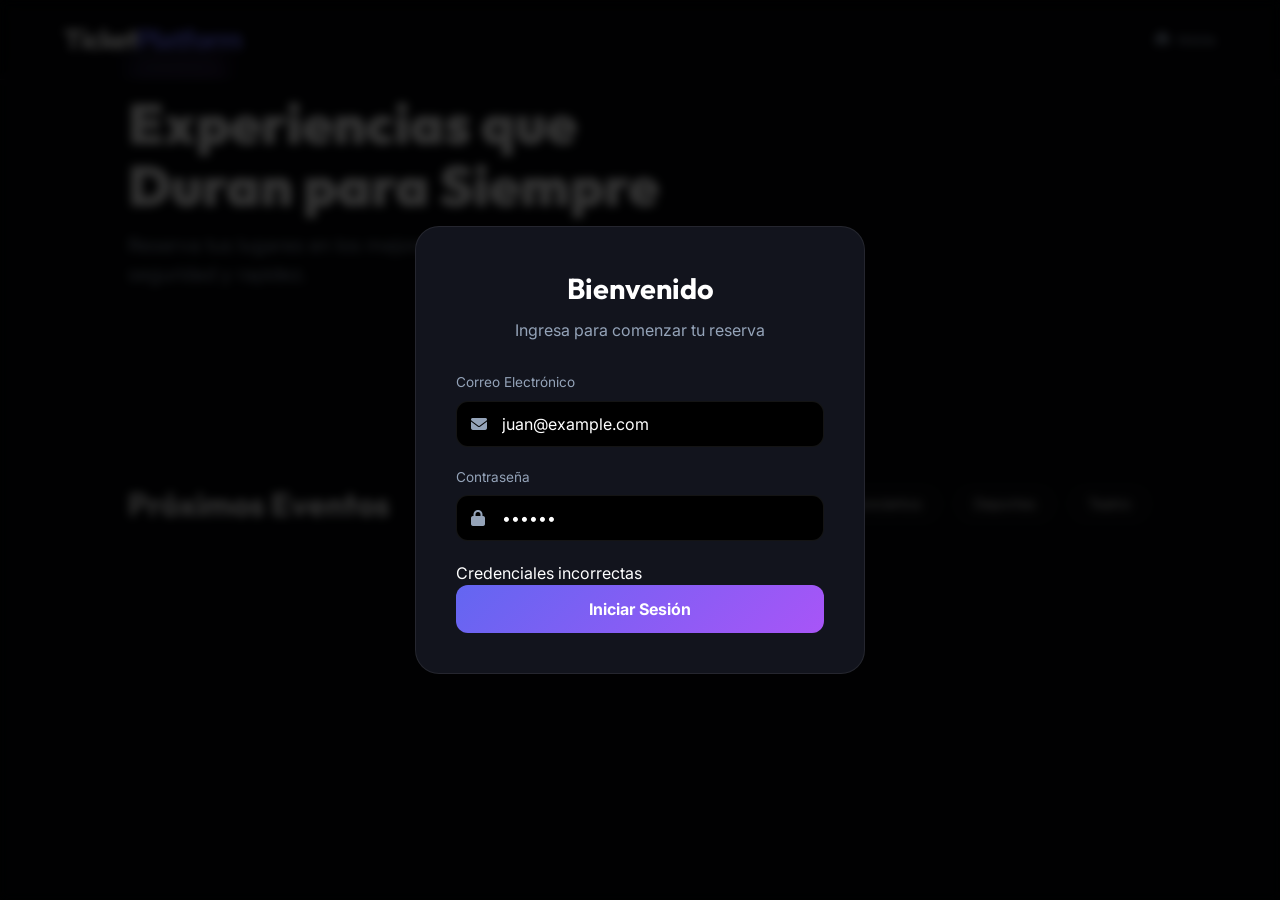
==== commit c298f9e6: "Enhancement: Added more events, better posters, and Home navigation button" ====
--- a/Frontend/index.html
+++ b/Frontend/index.html
@@ -12,7 +12,10 @@
     <div id="toast-container" class="toast-container"></div>
 
     <header>
-        <div class="logo">Ticket<span>Platform</span></div>
+        <div class="logo" onclick="showCatalog()" style="cursor: pointer">Ticket<span>Platform</span></div>
+        <nav class="main-nav">
+            <button onclick="showCatalog()" class="btn-nav"><i class="fas fa-home"></i> Inicio</button>
+        </nav>
         <div class="user-profile hidden" id="user-profile">
             <div class="avatar" id="user-avatar">M</div>
             <span id="user-name">Usuario</span>
@@ -58,7 +61,7 @@
                         <div class="event-tag" id="event-tag-detail">Tour 2026</div>
                         <h2 id="event-title">Cargando...</h2>
                         <p><i class="fas fa-map-marker-alt"></i> <span id="event-venue">...</span></p>
-                        <p><i class="fas fa-calendar-alt"></i> 15 de Mayo, 2026</p>
+                        <p><i class="fas fa-calendar-alt"></i> <span id="event-date">15 de Mayo, 2026</span></p>
                     </div>
 
                     <div class="legend">
--- a/Frontend/styles.css
+++ b/Frontend/styles.css
@@ -58,6 +58,28 @@
     color: var(--accent-primary);
 }
 
+.main-nav {
+    display: flex;
+    gap: 20px;
+}
+
+.btn-nav {
+    background: transparent;
+    border: none;
+    color: var(--text-muted);
+    font-weight: 600;
+    cursor: pointer;
+    transition: 0.3s;
+    font-size: 0.9rem;
+    display: flex;
+    align-items: center;
+    gap: 8px;
+}
+
+.btn-nav:hover {
+    color: var(--accent-primary);
+}
+
 .user-profile {
     display: flex;
     align-items: center;
@@ -249,6 +271,24 @@
     padding: 30px;
 }
 
+@media (max-width: 768px) {
+    .selection-layout {
+        width: 100vw; /* Ensure it fits the screen width */
+        padding: 0 0px; /* Add some padding for better appearance */
+        box-sizing: border-box; /* Include padding in width calculation */
+        grid-template-columns:  0fr; /* Stack seats vertically on small screens */
+        outline: none; /* Remove any default focus outline */
+    }
+
+    .view-container {
+        padding: 60px 0px; /* Add horizontal padding for smaller screens */
+    }
+        
+    .glass-panel{
+        padding: 42px; /* Reduce padding for smaller screens */
+    }
+}
+
 .event-poster-mini {
     height: 150px;
     background: var(--accent-gradient);
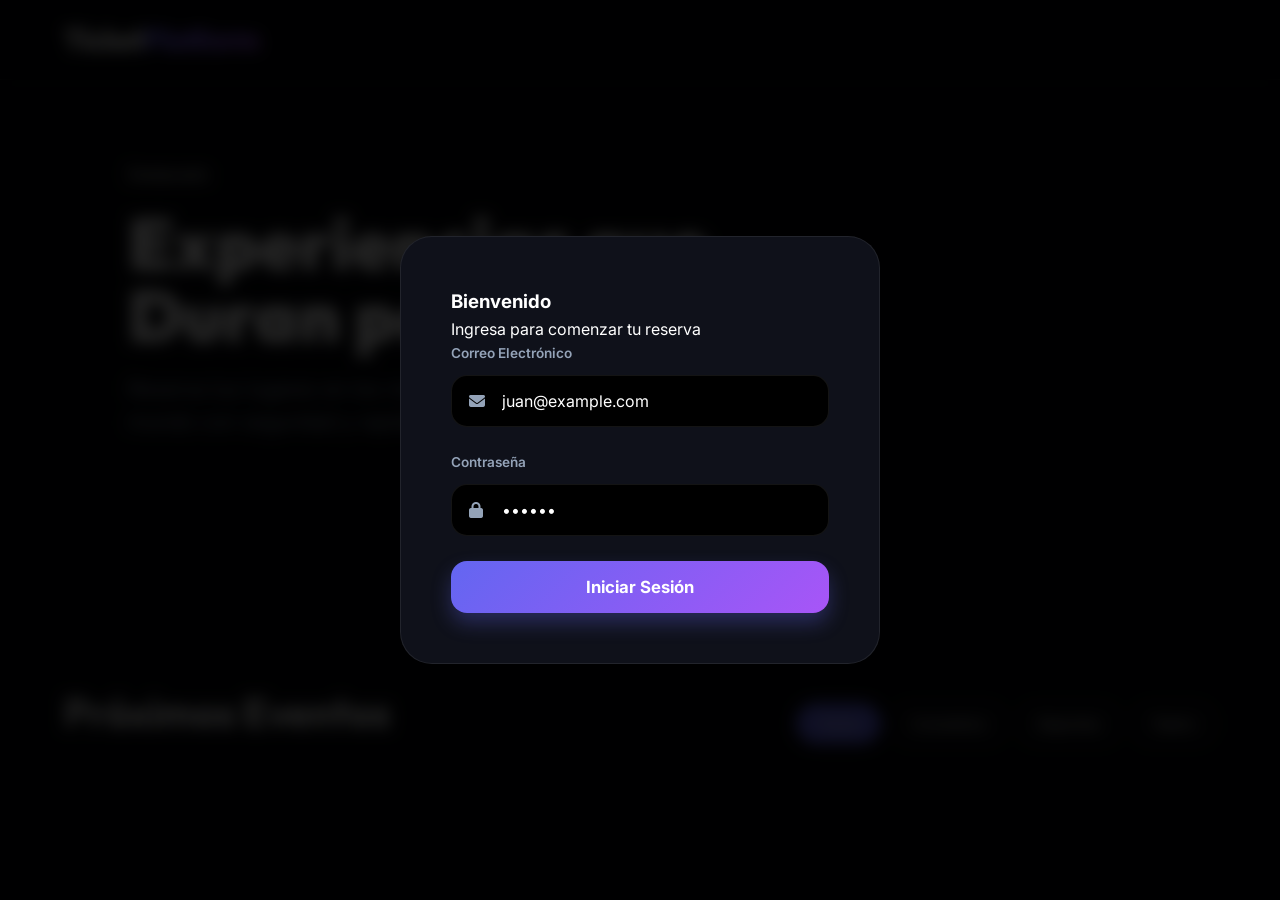
==== commit 3c7f2563: "Add responsive features Se agregan caracteristicas responsivas" ====
--- a/Frontend/index.html
+++ b/Frontend/index.html
@@ -11,11 +11,13 @@
 
     <div id="toast-container" class="toast-container"></div>
 
-    <header>
+    <header class="main-header">
         <div class="logo" onclick="showCatalog()" style="cursor: pointer">Ticket<span>Platform</span></div>
+    <!--   
         <nav class="main-nav">
             <button onclick="showCatalog()" class="btn-nav"><i class="fas fa-home"></i> Inicio</button>
         </nav>
+    -->
         <div class="user-profile hidden" id="user-profile">
             <div class="avatar" id="user-avatar">M</div>
             <span id="user-name">Usuario</span>
@@ -51,7 +53,8 @@
         <!-- Selection View (Hidden by default) -->
         <div id="selection-view" class="view-container hidden">
             <div class="back-nav">
-                <button onclick="showCatalog()" class="btn-back"><i class="fas fa-arrow-left"></i> Volver al Catálogo</button>
+                <button onclick="showCatalog()" class="btn-back">
+                    <i class="fas fa-arrow-left"></i> Volver al Catálogo</button>
             </div>
             
             <div class="selection-layout">
--- a/Frontend/styles.css
+++ b/Frontend/styles.css
@@ -1,16 +1,16 @@
 @import url('https://fonts.googleapis.com/css2?family=Inter:wght@300;400;500;600;700&family=Outfit:wght@400;600;800;900&display=swap');
 
 :root {
-    --bg-dark: #05060a;
-    --bg-card: #12141d;
+    --bg-dark: #05060b;
+    --bg-card: #0f111a;
     --accent-primary: #6366f1;
     --accent-secondary: #a855f7;
     --accent-gradient: linear-gradient(135deg, #6366f1, #a855f7);
     --text-main: #ffffff;
     --text-muted: #94a3b8;
-    --available: #22c55e;
+    --available: #10b981;
     --reserved: #f59e0b;
-    --sold: #ef4444;
+    --sold: #475569;
     --glass: rgba(255, 255, 255, 0.03);
     --glass-border: rgba(255, 255, 255, 0.08);
 }
@@ -26,13 +26,14 @@
     background-color: var(--bg-dark);
     color: var(--text-main);
     overflow-x: hidden;
-    line-height: 1.5;
+    line-height: 1.6;
+    padding-top: 80px;
 }
 
 .hidden { display: none !important; }
 
-/* Header */
-header {
+/* Header Premium */
+.main-header {
     height: 80px;
     display: flex;
     justify-content: space-between;
@@ -42,78 +43,68 @@
     top: 0;
     width: 100%;
     z-index: 1000;
-    background: rgba(5, 6, 10, 0.8);
-    backdrop-filter: blur(10px);
+    background: rgba(5, 6, 11, 0.7);
+    backdrop-filter: blur(15px);
     border-bottom: 1px solid var(--glass-border);
 }
 
 .logo {
     font-family: 'Outfit', sans-serif;
-    font-size: 1.7rem;
-    font-weight: 800;
+    font-size: 1.8rem;
+    font-weight: 900;
     letter-spacing: -1px;
 }
 
 .logo span {
-    color: var(--accent-primary);
-}
-
-.main-nav {
-    display: flex;
-    gap: 20px;
-}
-
-.btn-nav {
-    background: transparent;
-    border: none;
-    color: var(--text-muted);
-    font-weight: 600;
-    cursor: pointer;
-    transition: 0.3s;
-    font-size: 0.9rem;
-    display: flex;
-    align-items: center;
-    gap: 8px;
-}
-
-.btn-nav:hover {
-    color: var(--accent-primary);
+    background: var(--accent-gradient);
+    -webkit-background-clip: text;
+    background-clip: text;
+    -webkit-text-fill-color: transparent;
 }
 
 .user-profile {
     display: flex;
     align-items: center;
-    gap: 12px;
-}
+    gap: 15px;
+    padding: 5px 15px;
+    background: var(--glass);
+    border-radius: 50px;
+    border: 1px solid var(--glass-border);
+}
+
+.user-info-text { display: flex; flex-direction: column; }
+.user-info-text span { font-weight: 600; font-size: 0.9rem; line-height: 1.2; }
+.user-info-text small { font-size: 0.7rem; color: var(--accent-primary); font-weight: 700; text-transform: uppercase; }
 
 .avatar {
-    width: 38px;
-    height: 38px;
+    width: 35px;
+    height: 35px;
     background: var(--accent-gradient);
     border-radius: 50%;
     display: flex;
     align-items: center;
     justify-content: center;
     font-weight: bold;
-    font-size: 0.9rem;
+    box-shadow: 0 0 15px rgba(99, 102, 241, 0.4);
 }
 
 .btn-logout {
     background: transparent;
     border: none;
-    color: var(--text-muted);
+    color: #ef4444;
     cursor: pointer;
     font-size: 1.1rem;
     transition: 0.3s;
-}
-
-.btn-logout:hover { color: var(--sold); }
-
-/* Hero Section */
+    margin-left: 10px;
+}
+
+.btn-logout:hover { transform: scale(1.2); filter: drop-shadow(0 0 5px #ef4444); }
+
+/* Hero Dynamic */
 .hero-section {
-    height: 500px;
-    background: linear-gradient(to bottom, rgba(5,6,10,0.4), var(--bg-dark)), 
-                url('https://images.unsplash.com/photo-1492684223066-81342ee5ff30?q=80&w=2070&auto=format&fit=crop');
+    height: 600px;
+    position: relative;
+    background-image: url('https://images.unsplash.com/photo-1470225620780-dba8ba36b745?q=80&w=2070&auto=format&fit=crop');
     background-size: cover;
     background-position: center;
     display: flex;
@@ -122,158 +113,390 @@
     margin-top: -80px;
 }
 
+.hero-overlay {
+    position: absolute;
+    inset: 0;
+    background: linear-gradient(to right, var(--bg-dark) 20%, transparent 60%),
+                linear-gradient(to top, var(--bg-dark) 10%, transparent 40%);
+}
+
 .hero-content {
-    max-width: 600px;
+    position: relative;
+    max-width: 700px;
+    z-index: 2;
 }
 
 .hero-content h1 {
     font-family: 'Outfit', sans-serif;
-    font-size: 3.5rem;
-    line-height: 1.1;
-    margin: 15px 0;
+    font-size: 4.5rem;
+    line-height: 1;
+    margin: 20px 0;
     font-weight: 900;
+}
+
+.hero-content h1 span {
+    background: var(--accent-gradient);
+    -webkit-background-clip: text;
+    -webkit-text-fill-color: transparent;
 }
 
 .hero-content p {
     color: var(--text-muted);
-    font-size: 1.2rem;
-}
-
-.event-tag {
-    background: var(--accent-gradient);
-    padding: 4px 12px;
-    border-radius: 4px;
-    font-size: 0.75rem;
-    font-weight: 700;
+    font-size: 1.3rem;
+    max-width: 500px;
+}
+
+.badge {
+    background: rgba(99, 102, 241, 0.2);
+    color: var(--accent-primary);
+    padding: 5px 15px;
+    border-radius: 20px;
+    font-size: 0.8rem;
+    font-weight: 800;
     text-transform: uppercase;
-    display: inline-block;
-}
-
-/* Catalog View */
+    border: 1px solid var(--accent-primary);
+}
+
+.hero-stats {
+    display: flex;
+    gap: 30px;
+    margin-top: 40px;
+}
+
+.stat {
+    display: flex;
+    align-items: center;
+    gap: 10px;
+    font-weight: 600;
+    color: var(--text-muted);
+}
+
+.stat i { color: var(--accent-primary); }
+
+/* Catalog & Grid */
 .view-container {
-    padding: 60px 10%;
-    animation: fadeIn 0.6s ease;
-}
-
-@keyframes fadeIn {
-    from { opacity: 0; transform: translateY(10px); }
+    padding: 80px 5%;
+    animation: slideUp 0.8s cubic-bezier(0.16, 1, 0.3, 1);
+}
+
+@keyframes slideUp {
+    from { opacity: 0; transform: translateY(40px); }
     to { opacity: 1; transform: translateY(0); }
 }
 
 .section-header {
     display: flex;
     justify-content: space-between;
-    align-items: center;
-    margin-bottom: 40px;
-}
-
-.section-header h2 {
-    font-family: 'Outfit', sans-serif;
-    font-size: 2rem;
-}
-
-.filter-pills {
-    display: flex;
-    gap: 10px;
-}
-
-.pill {
-    padding: 8px 20px;
-    border-radius: 50px;
-    background: var(--glass);
-    border: 1px solid var(--glass-border);
-    font-size: 0.9rem;
-    cursor: pointer;
-    transition: 0.3s;
-}
-
-.pill.active {
-    background: var(--accent-primary);
-    border-color: var(--accent-primary);
-}
+    align-items: flex-end;
+    margin-bottom: 50px;
+}
+
+.section-header h2 { font-family: 'Outfit', sans-serif; font-size: 2.5rem; }
+.section-header p { color: var(--text-muted); }
+
+.filter-pills { display: flex; gap: 10px; }
+.pill { padding: 8px 20px; border-radius: 50px; background: var(--glass); border: 1px solid var(--glass-border); font-size: 0.9rem; cursor: pointer; transition: 0.3s; }
+.pill.active { background: var(--accent-primary); border-color: var(--accent-primary); }
 
 .events-grid {
     display: grid;
-    grid-template-columns: repeat(auto-fill, minmax(300px, 1fr));
-    gap: 30px;
+    grid-template-columns: repeat(auto-fill, minmax(320px, 1fr));
+    gap: 35px;
 }
 
 .event-card {
     background: var(--bg-card);
-    border-radius: 16px;
+    border-radius: 24px;
     overflow: hidden;
     border: 1px solid var(--glass-border);
-    transition: 0.3s;
+    transition: 0.5s cubic-bezier(0.4, 0, 0.2, 1);
     cursor: pointer;
+    position: relative;
 }
 
 .event-card:hover {
-    transform: translateY(-10px);
+    transform: translateY(-15px) scale(1.02);
     border-color: var(--accent-primary);
-    box-shadow: 0 20px 40px rgba(0,0,0,0.4);
+    box-shadow: 0 30px 60px rgba(0,0,0,0.6);
 }
 
 .card-img {
-    height: 200px;
-    background: linear-gradient(45deg, #1e293b, #0f172a);
-    display: flex;
-    align-items: center;
-    justify-content: center;
-    font-size: 3rem;
-    color: var(--glass-border);
-}
-
-.card-body {
-    padding: 20px;
-}
-
-.card-body h3 {
-    font-family: 'Outfit', sans-serif;
-    font-size: 1.3rem;
-    margin-bottom: 8px;
-}
-
-.card-body p {
-    color: var(--text-muted);
-    font-size: 0.9rem;
-    display: flex;
-    align-items: center;
-    gap: 8px;
-}
-
-/* Selection View */
-.back-nav { margin-bottom: 30px; }
-
-.btn-back {
-    background: transparent;
-    border: none;
-    color: var(--text-muted);
-    cursor: pointer;
-    font-size: 1rem;
-    display: flex;
-    align-items: center;
-    gap: 10px;
-}
-
-.btn-back:hover { color: white; }
-
+    height: 240px;
+    background-size: cover;
+    background-position: center;
+    position: relative;
+}
+
+.card-img::after {
+    content: '';
+    position: absolute;
+    inset: 0;
+    background: linear-gradient(to top, var(--bg-card), transparent);
+}
+
+.card-body { padding: 25px; position: relative; z-index: 2; }
+.card-body h3 { font-family: 'Outfit', sans-serif; font-size: 1.5rem; margin: 10px 0; }
+.card-body p { color: var(--text-muted); font-size: 0.95rem; margin-bottom: 5px; }
+
+/* Skeleton */
+.skeleton-card {
+    height: 400px;
+    background: linear-gradient(90deg, var(--bg-card) 25%, #1a1d2b 50%, var(--bg-card) 75%);
+    background-size: 200% 100%;
+    animation: loading 1.5s infinite;
+    border-radius: 24px;
+}
+
+@keyframes loading {
+    0% { background-position: 200% 0; }
+    100% { background-position: -200% 0; }
+}
+
+/* Selection Layout */
 .selection-layout {
     display: grid;
-    grid-template-columns: 350px 1fr;
-    gap: 40px;
+    grid-template-columns: 380px 1fr;
+    gap: 50px;
 }
 
 .glass-panel {
     background: var(--glass);
     backdrop-filter: blur(20px);
     border: 1px solid var(--glass-border);
+    border-radius: 24px;
+    padding: 30px;
+}
+
+
+.poster-container { position: relative; border-radius: 20px; overflow: hidden; margin-bottom: 25px; }
+.event-poster-mini { height: 220px; background-size: cover; background-position: center; }
+
+.live-indicator {
+    position: absolute;
+    top: 15px;
+    right: 15px;
+    background: rgba(0,0,0,0.6);
+    padding: 5px 12px;
+    border-radius: 50px;
+    font-size: 0.7rem;
+    font-weight: 800;
+    display: flex;
+    align-items: center;
+    gap: 8px;
+    backdrop-filter: blur(5px);
+}
+
+.dot { width: 8px; height: 8px; background: #ef4444; border-radius: 50%; animation: pulse-red 2s infinite; }
+@keyframes pulse-red { 0% { transform: scale(0.9); opacity: 1; } 50% { transform: scale(1.2); opacity: 0.5; } 100% { transform: scale(0.9); opacity: 1; } }
+
+.event-details-mini h2 { font-family: 'Outfit', sans-serif; font-size: 2.2rem; line-height: 1.1; margin-bottom: 15px; }
+.info-row { display: flex; align-items: center; gap: 10px; color: var(--text-muted); margin-bottom: 8px; }
+.info-row i { color: var(--accent-primary); }
+
+.legend { margin-top: 30px; padding-top: 30px; border-top: 1px solid var(--glass-border); }
+.legend h3 { font-size: 0.9rem; color: var(--text-muted); text-transform: uppercase; letter-spacing: 1px; margin-bottom: 20px; }
+.legend-grid { display: grid; grid-template-columns: 1fr 1fr; gap: 15px; }
+.legend-item { display: flex; align-items: center; gap: 10px; font-size: 0.85rem; }
+.legend-box { width: 16px; height: 16px; border-radius: 4px; }
+.legend-box.available { background: var(--available); }
+.legend-box.reserved { background: var(--reserved); }
+.legend-box.sold { background: var(--sold); }
+
+/* Seats UI */
+.seats-container { display: flex; flex-direction: column; align-items: center; padding: 60px 40px; }
+.stage-container { width: 100%; max-width: 600px; position: relative; margin-bottom: 80px; }
+
+.stage-light {
+    position: absolute;
+    top: -50px;
+    left: 50%;
+    transform: translateX(-50%);
+    width: 150%;
+    height: 100px;
+    background: radial-gradient(ellipse at center, rgba(99, 102, 241, 0.2), transparent 70%);
+}
+
+.stage {
+    width: 100%;
+    height: 15px;
+    background: var(--accent-gradient);
+    border-radius: 100px;
+    box-shadow: 0 0 30px var(--accent-primary);
+    display: flex;
+    justify-content: center;
+    align-items: flex-end;
+    font-size: 0.65rem;
+    font-weight: 900;
+    letter-spacing: 10px;
+    padding-bottom: 25px;
+    color: rgba(255,255,255,0.5);
+}
+
+.seats-map {
+    display: grid;
+    grid-template-columns: repeat(10, 1fr);
+    gap: 15px;
+}
+
+.seat {
+    width: 42px;
+    height: 42px;
+    border-radius: 12px;
+    display: flex;
+    flex-direction: column;
+    align-items: center;
+    justify-content: center;
+    font-size: 0.9rem;
+    font-weight: 700;
+    transition: 0.3s cubic-bezier(0.175, 0.885, 0.32, 1.275);
+    border: 1px solid var(--glass-border);
+    line-height: 1;
+}
+
+.row-id {
+    font-size: 0.6rem;
+    opacity: 0.6;
+    margin-bottom: 2px;
+    font-weight: 400;
+}
+
+.seat.available {
+    background: var(--glass);
+    color: var(--available);
+    cursor: pointer;
+    border-color: rgba(16, 185, 129, 0.3);
+}
+
+.seat.available:hover {
+    transform: scale(1.2) translateY(-5px);
+    background: var(--available);
+    color: white;
+    box-shadow: 0 10px 20px rgba(16, 185, 129, 0.4);
+}
+
+.seat.reserved { background: var(--reserved); color: white; animation: pulse-orange 2s infinite; }
+.seat.sold { background: #1e293b; color: #475569; opacity: 0.5; }
+
+/* Modals & Overlays */
+.modal-overlay {
+    position: fixed;
+    inset: 0;
+    background: rgba(0,0,0,0.85);
+    backdrop-filter: blur(8px);
+    display: flex;
+    align-items: center;
+    justify-content: center;
+    z-index: 2000;
+    opacity: 0;
+    visibility: hidden;
+    transition: 0.4s cubic-bezier(0.16, 1, 0.3, 1);
+}
+
+.modal-overlay.active { opacity: 1; visibility: visible; }
+
+.modal-content {
+    background: var(--bg-card);
+    border-radius: 32px;
+    padding: 50px;
+    width: 90%;
+    max-width: 480px;
+    border: 1px solid var(--glass-border);
+    transform: scale(0.9) translateY(30px);
+    transition: 0.5s cubic-bezier(0.16, 1, 0.3, 1);
+}
+
+.modal-overlay.active .modal-content { transform: scale(1) translateY(0); }
+
+/* Form Elements */
+.input-group { margin-bottom: 25px; }
+.input-group label { display: block; margin-bottom: 10px; font-size: 0.85rem; font-weight: 600; color: var(--text-muted); }
+.input-wrapper { position: relative; display: flex; align-items: center; }
+.input-wrapper i { position: absolute; left: 18px; color: var(--text-muted); }
+.input-field {
+    width: 100%;
+    background: #000;
+    border: 1px solid var(--glass-border);
+    padding: 15px 15px 15px 50px;
+    border-radius: 16px;
+    color: white;
+    font-size: 1rem;
+    outline: none;
+    transition: 0.3s;
+}
+.input-field:focus { border-color: var(--accent-primary); box-shadow: 0 0 0 4px rgba(99, 102, 241, 0.15); }
+
+/* Buttons */
+.btn {
+    width: 100%;
+    padding: 16px;
+    border-radius: 16px;
+    border: none;
+    font-weight: 700;
+    cursor: pointer;
+    transition: 0.3s;
+    font-size: 1.05rem;
+    display: flex;
+    align-items: center;
+    justify-content: center;
+    gap: 10px;
+}
+
+.btn-primary { background: var(--accent-gradient); color: white; box-shadow: 0 10px 20px rgba(99, 102, 241, 0.3); }
+.btn-primary:hover { transform: translateY(-3px); filter: brightness(1.1); box-shadow: 0 15px 30px rgba(99, 102, 241, 0.4); }
+.btn-primary:disabled { opacity: 0.6; cursor: not-allowed; }
+
+.btn-ghost { background: transparent; color: var(--text-muted); }
+.btn-ghost:hover { color: white; background: var(--glass); }
+
+.error-msg { color: #ef4444; font-size: 0.85rem; margin-top: -15px; margin-bottom: 20px; display: none; }
+
+/* Payment Modal Specific */
+.payment-modal { max-width: 420px; text-align: center; }
+.timer-circle { position: relative; width: 140px; height: 140px; margin: 0 auto 30px; }
+.circular-chart { display: block; margin: 0 auto; }
+.circle-bg { fill: none; stroke: var(--glass-border); stroke-width: 2.5; }
+.circle { fill: none; stroke-width: 2.5; stroke-linecap: round; stroke: var(--reserved); transition: stroke-dasharray 1s linear; }
+.timer-text { position: absolute; inset: 0; display: flex; align-items: center; justify-content: center; font-family: 'Outfit', sans-serif; font-size: 1.8rem; font-weight: 800; }
+
+.checkout-card { background: #000; border-radius: 24px; padding: 25px; border: 1px solid var(--glass-border); margin-bottom: 30px; }
+.sum-row { display: flex; justify-content: space-between; margin-bottom: 12px; }
+.sum-row.total { margin-top: 15px; padding-top: 20px; border-top: 1px dashed var(--glass-border); font-size: 1.4rem; color: var(--accent-primary); font-weight: 900; }
+
+/* Success & Back Nav */
+.back-nav { margin-bottom: 40px; }
+.btn-back { background: transparent; border: none; color: var(--text-muted); cursor: pointer; font-size: 1rem; font-weight: 600; display: flex; align-items: center; gap: 12px; transition: 0.3s; }
+.btn-back:hover { color: white; transform: translateX(-5px); }
+
+.animated-ticket { font-size: 6rem; color: var(--available); animation: float 3s ease-in-out infinite; margin-bottom: 30px; }
+@keyframes float { 0%, 100% { transform: translateY(0) rotate(0); } 50% { transform: translateY(-20px) rotate(10deg); } }
+
+/* Toasts */
+.toast-container { position: fixed; top: 30px; right: 30px; z-index: 3000; }
+.toast {
+    background: rgba(15, 17, 26, 0.9);
+    backdrop-filter: blur(10px);
+    border: 1px solid var(--glass-border);
+    padding: 20px 30px;
     border-radius: 20px;
-    padding: 30px;
-}
-
-@media (max-width: 768px) {
+    display: flex;
+    align-items: center;
+    gap: 15px;
+    box-shadow: 0 25px 50px rgba(0,0,0,0.5);
+    margin-bottom: 15px;
+    animation: toast-in 0.6s cubic-bezier(0.16, 1, 0.3, 1);
+}
+
+@keyframes toast-in { from { opacity: 0; transform: translateX(100px); } to { opacity: 1; transform: translateX(0); } }
+.toast.success i { color: var(--available); font-size: 1.2rem; }
+.toast.error i { color: #ef4444; font-size: 1.2rem; }
+
+
+
+
+
+@media (max-width: 900px) {
     .selection-layout {
-        width: 100vw; /* Ensure it fits the screen width */
+        /*width: 100vw; /* Ensure it fits the screen width */
         padding: 0 0px; /* Add some padding for better appearance */
         box-sizing: border-box; /* Include padding in width calculation */
         grid-template-columns:  0fr; /* Stack seats vertically on small screens */
@@ -281,279 +504,140 @@
     }
 
     .view-container {
-        padding: 60px 0px; /* Add horizontal padding for smaller screens */
+      /*  padding: 60px 0px;} /* Add horizontal padding for smaller screens */
+        padding: 86px 0px;
     }
         
     .glass-panel{
-        padding: 42px; /* Reduce padding for smaller screens */
-    }
-}
-
-.event-poster-mini {
-    height: 150px;
-    background: var(--accent-gradient);
-    border-radius: 12px;
-    margin-bottom: 20px;
-}
-
-.event-details-mini h2 {
-    font-family: 'Outfit', sans-serif;
-    font-size: 1.8rem;
-    margin-bottom: 5px;
-}
-
-.event-details-mini p {
-    color: var(--text-muted);
-    margin-bottom: 8px;
-}
-
-.legend {
-    margin-top: 30px;
-    padding-top: 30px;
-    border-top: 1px solid var(--glass-border);
-}
-
-.legend h3 { font-size: 1rem; margin-bottom: 15px; color: var(--text-muted); }
-
-.legend-item {
-    display: flex;
-    align-items: center;
-    gap: 12px;
-    margin-bottom: 12px;
-    font-size: 0.9rem;
-}
-
-.legend-box {
-    width: 20px;
-    height: 20px;
-    border-radius: 4px;
-}
-
-.legend-box.available { background: var(--available); }
-.legend-box.reserved { background: var(--reserved); }
-.legend-box.sold { background: var(--sold); }
-
-/* Seats Map */
-.seats-container {
-    display: flex;
-    flex-direction: column;
-    align-items: center;
-}
-
-.stage-container {
-    width: 80%;
-    margin-bottom: 50px;
-}
-
-.stage {
-    width: 100%;
-    height: 40px;
-    background: var(--glass);
-    border-bottom: 3px solid var(--accent-primary);
-    display: flex;
-    justify-content: center;
-    align-items: center;
-    font-size: 0.7rem;
-    font-weight: 800;
-    letter-spacing: 5px;
-    color: var(--text-muted);
-    border-radius: 0 0 50px 50px;
-}
-
-.seats-map {
+        padding: 0px; /* Reduce padding for smaller screens */
+        border-radius: 0px; /* Remove border radius for a more streamlined look */
+    }
+
+    .seats-map, .seats-container, .event-sidebar, .poster-container, 
+    .event-poster-mini, .selection-layout,
+    .main-header, .stage-light {width: 100vw;}
+      
+    .seats-map{grid-template-columns: repeat(5, 1fr);}
+    .main-header { padding: 0 0px;
+    }
+
+    .user-profile
+    {   padding: 4px 10px;
+        gap: 7px;
+    }
+
+    .user-info-text span {
+    font-weight: 600;
+    font-size: 0.89rem;
+    line-height: 1.2;
+    }
+
+    .user-info-text small {
+    font-size: 0.6rem;
+    }
+    .logo{
+    letter-spacing: 0.5px;
+    font-size: 1.5rem;
+    }
+
+    .section-header{display: flex; flex-wrap: wrap;}
+
+    .hero-content h1 {
+    font-size: 2.988rem;
+    margin: 10px 0;
+    }
+    .hero-section{
+            padding: 0 5%;
+            height: 500px;
+            margin-top: 10px;
+    }
+    .pill {
+    padding: 6px 26px;
+    font-size: 1.1rem;}
+
+    .legend-grid {
     display: grid;
-    grid-template-columns: repeat(10, 1fr);
-    gap: 10px;
-    width: 100%;
-    max-width: 600px;
-}
-
-.seat {
-    aspect-ratio: 1;
-    background: var(--glass);
-    border: 1px solid var(--glass-border);
-    border-radius: 6px;
-    cursor: default;
-    transition: 0.2s;
-    display: flex;
-    align-items: center;
-    justify-content: center;
-    font-size: 0.7rem;
-    font-weight: bold;
-}
-
-.seat.available { cursor: pointer; color: var(--available); border-color: rgba(34, 197, 94, 0.3); }
-.seat.available:hover {
-    background: var(--available);
-    color: white;
-    transform: scale(1.15);
-    box-shadow: 0 0 15px rgba(34, 197, 94, 0.4);
-}
-
-.seat.reserved { background: var(--reserved); color: white; border-color: var(--reserved); }
-.seat.sold { background: #1e293b; color: #475569; border-color: transparent; }
-
-/* Modals */
-.modal-overlay {
-    position: fixed;
-    inset: 0;
-    background: rgba(0,0,0,0.8);
-    backdrop-filter: blur(5px);
-    display: flex;
-    align-items: center;
-    justify-content: center;
-    z-index: 2000;
-    opacity: 0;
-    visibility: hidden;
-    transition: 0.3s;
-}
-
-.modal-overlay.active { opacity: 1; visibility: visible; }
-
-.modal-content {
-    background: var(--bg-card);
-    padding: 40px;
-    border-radius: 24px;
-    width: 90%;
-    max-width: 450px;
-    border: 1px solid var(--glass-border);
-    transform: translateY(20px);
-    transition: 0.4s cubic-bezier(0.175, 0.885, 0.32, 1.275);
-}
-
-.modal-overlay.active .modal-content { transform: translateY(0); }
-
-.modal-content.large { max-width: 550px; }
-
-.modal-header { text-align: center; margin-bottom: 30px; }
-.modal-header h3 { font-family: 'Outfit', sans-serif; font-size: 1.8rem; margin-bottom: 8px; }
-.modal-header p { color: var(--text-muted); }
-
-/* Inputs */
-.input-group { margin-bottom: 20px; }
-.input-group label { display: block; margin-bottom: 8px; font-size: 0.85rem; color: var(--text-muted); }
-.input-wrapper {
-    position: relative;
-    display: flex;
-    align-items: center;
-}
-.input-wrapper i { position: absolute; left: 15px; color: var(--text-muted); }
-.input-field {
-    width: 100%;
-    background: #000;
-    border: 1px solid var(--glass-border);
-    padding: 12px 15px 12px 45px;
-    border-radius: 12px;
-    color: white;
-    font-size: 1rem;
-    outline: none;
-    transition: 0.3s;
-}
-.input-field:focus { border-color: var(--accent-primary); }
-
-/* Buttons */
-.btn {
-    width: 100%;
-    padding: 14px;
-    border-radius: 12px;
-    border: none;
-    font-weight: 700;
-    cursor: pointer;
-    transition: 0.3s;
-    font-size: 1rem;
-}
-
-.btn-primary {
-    background: var(--accent-gradient);
-    color: white;
-}
-
-.btn-primary:hover { transform: scale(1.02); filter: brightness(1.1); }
-
-.btn-outline {
-    background: transparent;
-    border: 1px solid var(--glass-border);
-    color: var(--text-muted);
-    margin-top: 12px;
-}
-
-.btn-outline:hover { background: var(--glass); color: white; }
-
-/* Checkout Card */
-.checkout-card {
-    background: #000;
-    padding: 20px;
-    border-radius: 16px;
-    margin-bottom: 25px;
-}
-
-.checkout-row {
-    display: flex;
-    justify-content: space-between;
-    margin-bottom: 10px;
-}
-
-.checkout-row.total {
-    margin-top: 15px;
-    padding-top: 15px;
-    border-top: 1px dashed var(--glass-border);
-    font-size: 1.2rem;
-    color: var(--accent-primary);
-}
-
-.timer-display {
-    text-align: center;
-    margin-bottom: 25px;
-}
-
-.timer-label { font-size: 0.8rem; color: var(--text-muted); margin-bottom: 5px; }
-.timer-value {
-    font-family: 'Outfit', sans-serif;
-    font-size: 3rem;
-    font-weight: 800;
-    color: var(--reserved);
-}
-
-/* Toasts */
-.toast-container {
-    position: fixed;
-    top: 20px;
-    right: 20px;
-    z-index: 3000;
-}
-
-.toast {
-    background: var(--bg-card);
-    border: 1px solid var(--glass-border);
-    padding: 16px 25px;
-    border-radius: 12px;
-    margin-bottom: 10px;
-    display: flex;
-    align-items: center;
-    gap: 15px;
-    box-shadow: 0 10px 30px rgba(0,0,0,0.5);
-    animation: slideIn 0.4s ease;
-}
-
-@keyframes slideIn {
-    from { transform: translateX(100%); }
-    to { transform: translateX(0); }
-}
-
-.toast.error { border-left: 4px solid var(--sold); }
-.toast.success { border-left: 4px solid var(--available); }
-
-.success-check {
-    width: 60px;
-    height: 60px;
-    background: var(--available);
-    border-radius: 50%;
-    display: flex;
-    align-items: center;
-    justify-content: center;
+    grid-auto-flow: column;
+    justify-items: baseline;
+    grid-template-columns: 0fr 0fr;
+    gap: 60px;
+    }
+}
+
+
+
+/*///////////////////*/
+
+@media (max-width: 376px) {
+    .selection-layout {
+        /*width: 100vw; /* Ensure it fits the screen width */
+        padding: 0 0px; /* Add some padding for better appearance */
+        box-sizing: border-box; /* Include padding in width calculation */
+        grid-template-columns:  0fr; /* Stack seats vertically on small screens */
+        outline: none; /* Remove any default focus outline */
+    }
+
+    .view-container {
+      /*  padding: 60px 0px;} /* Add horizontal padding for smaller screens */
+        padding: 86px 0px;
+    }
+        
+    .glass-panel{
+        padding: 0px; /* Reduce padding for smaller screens */
+        border-radius: 0px; /* Remove border radius for a more streamlined look */
+    }
+
+    .seats-map, .seats-container, .event-sidebar, .poster-container, 
+    .event-poster-mini, .selection-layout,
+    .main-header, .stage-light {width: 100vw;}
+      
+    .seats-map{grid-template-columns: repeat(5, 1fr);}
+    .main-header { padding: 0 0px;
+    }
+
+    .user-profile
+    {   padding: 4px 10px;
+        gap: 7px;
+    }
+
+    .user-info-text span {
+    font-weight: 600;
+    font-size: 0.89rem;
+    line-height: 1.2;
+    }
+
+    .user-info-text small {
+    font-size: 0.6rem;
+    }
+    .logo{
+    letter-spacing: 0.5px;
     font-size: 1.5rem;
-    margin: 0 auto 20px;
-}
-
-.text-center { text-align: center; }
-
+    }
+
+    .section-header{display: flex; flex-wrap: wrap;}
+
+    .hero-content h1 {
+    font-size: 2.988rem;
+    margin: 10px 0;
+    }
+    .hero-section{
+            padding: 0 5%;
+            height: 500px;
+            margin-top: 10px;
+    }
+    .pill {
+    padding: 6px 26px;
+    font-size: 1.1rem;}
+
+    .legend-grid {
+    display: grid;
+    grid-auto-flow: column;
+    justify-items: baseline;
+    grid-template-columns: 0fr 0fr;
+    gap: 60px;
+    }
+
+    .filter-pills{flex-direction: column; gap: 15px;}
+}
+
+
